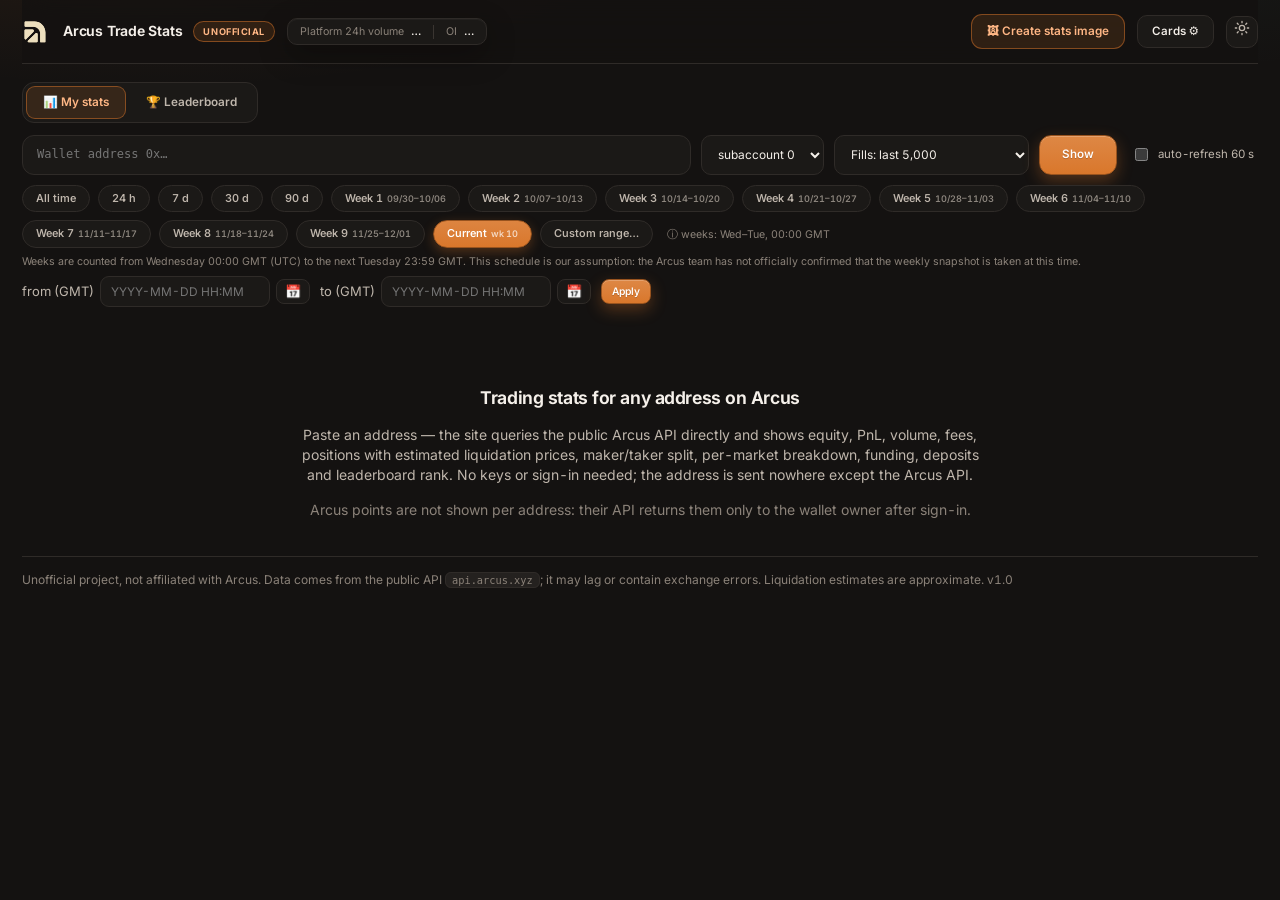
==== arcus-stats/index.html @ b2114ee3 "Perp DEX Stats: home page and wallet stats for all DEXes Co-Authored-By: Claude Sonnet 5.5 <noreply@" ====
<!doctype html>
<html lang="en" data-theme="dark">
<head>
<meta charset="utf-8">
<meta name="viewport" content="width=device-width,initial-scale=1">
<title>Arcus Trade Stats</title>
<meta name="description" content="Unofficial trading statistics for Arcus: PnL, volume, fees, positions, liquidations, maker/taker. Enter a trading address.">
<link rel="icon" type="image/svg+xml" href="favicon.svg">
<meta property="og:title" content="Arcus Trade Stats (unofficial)">
<meta property="og:description" content="Enter an Arcus trading address to see PnL, volume, fees, positions, liquidation estimates and a weekly stats image.">
<meta property="og:type" content="website">
<meta name="theme-color" content="#111110">
<script src="theme.js"></script>
<link rel="stylesheet" href="style.css?v=1793262522">
<link rel="stylesheet" href="theme.css?v=1793263110">
</head>
<body>
<div class="wrap">
  <header class="top">
    <a class="brand" href="../index.html" title="Back to the main page"><span class="logo"><img src="arcus-logo.svg" alt="" width="22" height="22"></span><h1>Arcus Trade Stats</h1><span class="badge">unofficial</span></a>
    <div class="plat" id="plat" title="Loading platform stats…">Platform 24h volume <b class="num" id="platV">…</b><span class="platsep">·</span>OI <b class="num" id="platOI">…</b></div>
    <span class="sp"></span>
    <button id="btnShare" class="btn primary" title="Create a weekly stats image (PNG) to share, e.g. in Discord">🖼 Create stats image</button>
    <button id="btnCards" class="btn" aria-expanded="false">Cards ⚙</button>
    <button id="btnTheme" class="btn" title="Theme">◐</button>
  </header>

  <nav class="tabs" id="tabs" aria-label="Sections">
    <button class="tab on" data-view="stats" type="button">📊 My stats</button>
    <button class="tab" data-view="lb" type="button">🏆 Leaderboard</button>
  </nav>

  <div id="viewStats">
  <form id="form" class="search" autocomplete="off">
    <input id="addr" type="text" spellcheck="false" placeholder="Wallet address 0x…" aria-label="Wallet address" autocomplete="off">
    <select id="sub" aria-label="Subaccount" title="Subaccount"><option value="0">subaccount 0</option></select>
    <select id="depth" aria-label="Fills to analyze" title="How many of the most recent fills to analyze. If the analysis looks incomplete, pick a larger number.">
      <option value="1000">Fills: last 1,000</option><option value="5000" selected>Fills: last 5,000</option><option value="20000">Fills: last 20,000</option><option value="100000">Fills: up to 100,000 (slow)</option></select>
    <button class="btn primary" type="submit">Show</button>
    <label class="chk autoref" title="Reload the data every 60 seconds"><input type="checkbox" id="auto"> auto-refresh 60 s</label>
  </form>
  <div id="recent" class="recent"></div>
  <div class="periodbar" id="periodbar" aria-label="Period"></div>
  <div class="pnote" id="pnote"></div>
  <div class="custom" id="custom" hidden>
    <label>from (GMT) <input type="text" id="pf" data-cal placeholder="YYYY-MM-DD HH:MM" maxlength="16" autocomplete="off" spellcheck="false"><button type="button" class="calbtn" data-cal="pf" aria-label="Pick start date">📅</button></label>
    <label>to (GMT) <input type="text" id="pt" data-cal placeholder="YYYY-MM-DD HH:MM" maxlength="16" autocomplete="off" spellcheck="false"><button type="button" class="calbtn" data-cal="pt" aria-label="Pick end date">📅</button></label>
    <button class="btn small primary" id="pgo" type="button">Apply</button>
  </div>
  <div id="status" class="status" role="status"></div>

  <div id="cardsPanel" class="panel" hidden>
    <div class="panel-h"><b>Cards to show</b>
      <button class="btn small" id="cardsAll">all</button><button class="btn small" id="cardsNone">none</button><button class="btn small" id="cardsReset">default</button></div>
    <div id="cardsList" class="cardslist"></div>
  </div>

  <main id="out" class="out"></main>

  <section id="welcome" class="welcome">
    <h2>Trading stats for any address on Arcus</h2>
    <p>Paste an address — the site queries the public Arcus API directly and shows equity, PnL, volume, fees, positions with estimated liquidation prices, maker/taker split, per-market breakdown, funding, deposits and leaderboard rank. No keys or sign-in needed; the address is sent nowhere except the Arcus API.</p>
    <p class="muted">Arcus points are not shown per address: their API returns them only to the wallet owner after sign-in.</p>
  </section>
  </div>

  <div id="viewLb" hidden>
    <div class="lbctl">
      <div class="seg lbseg" id="lbWin"><button data-w="24h" type="button">Last 24 hours</button><button data-w="30d" type="button">Last 30 days</button><button data-w="all" type="button">All time</button></div>
      <div class="seg lbseg" id="lbSort"><button data-s="volume" type="button">By volume</button><button data-s="pnl" type="button">By realized PnL</button><button data-s="fees" type="button">By fees paid</button></div>
      <button class="btn" id="lbRefresh" type="button">↻ Refresh</button>
      <form id="lbFind" class="lbfind" autocomplete="off"><input id="lbAddr" type="text" spellcheck="false" placeholder="Find an address in this ranking…" aria-label="Address to find"><button class="btn small" type="submit">Find</button></form>
    </div>
    <div id="lbStatus" class="status" role="status"></div>
    <div id="lbFound"></div>
    <section class="card w12 lbcard"><div id="lbKpis" class="lbkpis"></div><div class="scroll" style="max-height:none"><table id="lbTable"></table></div>
      <p class="note">The table lists the top 100 (the API&#39;s limit per list), but any address can be looked up: use <b>Find</b> or open it in <b>My stats</b> — its rank is shown even if it is far outside the top 100, e.g. #2,000 of thousands. Rankings exist for 24 hours, 30 days and all time. Realized PnL is the exchange&#39;s closedPnl sum — it excludes unrealized PnL and funding. The data comes from an hourly rollup and can lag by up to an hour. Click a header to re-sort these 100 rows.</p>
    </section>
  </div>

  <footer>
    Unofficial project, not affiliated with Arcus. Data comes from the public API <code>api.arcus.xyz</code>; it may lag or contain exchange errors.
    Liquidation estimates are approximate. <span id="ver"></span>
  </footer>
</div>

<dialog id="shareDlg" class="sharedlg"><div class="shwrap">
  <div class="shhead"><b class="shtitle">CREATE STATS IMAGE · PNG FOR DISCORD</b>
    <button class="btn small" id="shPrev" aria-label="Previous week">‹</button><b id="shWeek">Week</b><button class="btn small" id="shNext" aria-label="Next week">›</button>
    <span class="sp"></span><button class="btn small" id="shClose" aria-label="Close">✕</button></div>
  <div class="shbody">
    <div class="shform">
      <p class="shnote shinfo">Only what you see on the card is included: no wallet address, no balances. Points are looked up by your name in the public Arcus points leaderboard, because the API does not expose points per wallet.</p>
      <label>Display name<input id="shName" type="text" placeholder="Arcus Trade Stats" maxlength="28"></label>
      <label><span>Points leaderboard name <span class="qtip" tabindex="0" role="note" aria-label="Where to find your name">?<span class="qtipbox"><b>Where to find it</b><span>1) Open app.arcus.xyz/rewards and log in.</span><span>2) In the Points Leaderboard find your own row, marked “You”.</span><span>3) Copy the name or the rank number from that row and paste it here.</span><img src="hint-rewards.png" alt="Your row in the Points Leaderboard on app.arcus.xyz/rewards: the rank number and the name are circled" width="280"><span class="qtipsmall">Either one works. With a rank number (for example 4208) the site looks up the name itself, useful when the name is cut off or looks different.</span></span></span> <small>(e.g. Twilight Scarlet Manta)</small></span><input id="shLbName" type="text" placeholder="Name from app.arcus.xyz/rewards, or your rank" maxlength="40" autocomplete="off" spellcheck="false"></label>
      <div class="shnote">Copy it from your row on <a href="https://app.arcus.xyz/rewards" target="_blank" rel="noopener">app.arcus.xyz/rewards</a> (Points Leaderboard) and paste it here. You can also type your rank number.</div>
      <label class="chk"><input type="checkbox" id="shPtsAll"> show total points (all time) instead of this week's</label>
      <div class="shnote" id="shPtsMsg"></div>
      <div class="shbg"><span>Background image <small>(optional)</small></span>
        <div class="shbgrow"><button class="btn small" id="shBgBtn" type="button">Choose image…</button><button class="btn small" id="shBgClear" type="button">remove</button></div>
        <input id="shBg" type="file" accept="image/*" hidden>
        <label class="shdim">Dimming <input id="shDim" type="range" min="0" max="85" value="55"><span id="shDimV">55%</span></label>
        <div class="shnote" id="shBgNote">No background selected.</div></div>
      <div class="shbtns"><button class="btn primary" id="shDl">Download PNG</button><button class="btn" id="shCopy">Copy image</button></div>
      <div class="shnote" id="shMsg"></div>
      <p class="shnote">Weeks are counted from Wednesday 00:00 GMT (UTC) to the next Tuesday 23:59 GMT. This schedule is our assumption: the Arcus team has not officially confirmed that the weekly snapshot is taken at this time.</p>
    </div>
    <div class="shprev"><div class="shscroll"><canvas id="shCv" width="720" height="486" style="width:720px;height:486px"></canvas></div><div class="shdims" id="shDims"></div>
    <div class="shslots" id="shSlotsBox">
      <div class="shslotsh"><b>Card stats</b> <small>pick any 6 · the boxes match the positions on the card (row 1: 1–3, row 2: 4–6)</small>
        <span class="shpresets" id="shPresets"><button class="btn small" data-preset="default" type="button">Default</button><button class="btn small" data-preset="activity" type="button">Activity</button><button class="btn small" data-preset="trader" type="button">Trader</button></span></div>
      <div class="shslotsgrid" id="shSlots"></div>
      <label class="chk"><input type="checkbox" id="shPnl" checked> show profit / loss stats <small>(unchecking replaces P&amp;L stats with activity stats; picking a P&amp;L stat checks it again)</small></label>
    </div>
    </div>
  </div>
</div></dialog>
<div id="cal" class="cal" hidden></div>
<script>(function(){var h=location.hostname;if(h&&h!=="localhost"&&h!=="127.0.0.1"){var b=document.querySelector("a.brand");if(b){b.removeAttribute("href");b.style.cursor="default";}}})();</script>
<script src="app.js?v=1793262522"></script>
</body>
</html>
---- arcus-stats/style.css ----
:root{
  color-scheme: light;
  --bg:#f4f4f2; --surface:#fcfcfb; --surface-2:#f0efec; --line:#e3e2de; --grid:#ebeae6;
  --ink:#0b0b0b; --ink-2:#52514e; --ink-3:#7c7b76;
  --s1:#2a78d6; --s2:#eb6834; --s3:#1baf7a; --s4:#4a3aa7;
  --good:#0f7b4f; --bad:#c23030; --warn:#a56a00;
  --good-bg:#e4f4ec; --bad-bg:#fbe9e8; --warn-bg:#fcf1d9;
  --shadow:0 1px 2px rgba(0,0,0,.04),0 4px 16px rgba(0,0,0,.04);
}
@media (prefers-color-scheme: dark){
  :root:where(:not([data-theme="light"])){
    color-scheme: dark;
    --bg:#111110; --surface:#1a1a19; --surface-2:#242422; --line:#2e2e2b; --grid:#262624;
    --ink:#ffffff; --ink-2:#c3c2b7; --ink-3:#8c8b83;
    --s1:#3987e5; --s2:#d95926; --s3:#199e70; --s4:#9085e9;
    --good:#3ec28a; --bad:#ff6b6b; --warn:#e8b14a;
    --good-bg:#12291f; --bad-bg:#2f1818; --warn-bg:#2c2412; --shadow:none;
  }
}
:root[data-theme="dark"]{
  color-scheme: dark;
  --bg:#111110; --surface:#1a1a19; --surface-2:#242422; --line:#2e2e2b; --grid:#262624;
  --ink:#ffffff; --ink-2:#c3c2b7; --ink-3:#8c8b83;
  --s1:#3987e5; --s2:#d95926; --s3:#199e70; --s4:#9085e9;
  --good:#3ec28a; --bad:#ff6b6b; --warn:#e8b14a;
  --good-bg:#12291f; --bad-bg:#2f1818; --warn-bg:#2c2412; --shadow:none;
}
*{box-sizing:border-box}
html,body{margin:0;background:var(--bg);color:var(--ink);font:14px/1.45 system-ui,-apple-system,"Segoe UI",Roboto,sans-serif}
.num{font-variant-numeric:tabular-nums}
code{background:var(--surface-2);padding:1px 5px;border-radius:4px;font-size:12px}
.wrap{max-width:1400px;margin:0 auto;padding:16px}
.top{display:flex;align-items:center;gap:10px;margin-bottom:14px;flex-wrap:wrap}
.brand{display:flex;align-items:center;gap:10px}
.logo{width:28px;height:28px;border-radius:8px;background:var(--s1);color:#fff;display:grid;place-items:center;font-size:13px}
h1{font-size:18px;margin:0;font-weight:650;letter-spacing:-.01em}
.badge{font-size:11px;font-weight:600;padding:2px 8px;border-radius:99px;background:var(--warn-bg);color:var(--warn)}
.sp{flex:1}
.btn{font:inherit;font-size:13px;color:var(--ink);background:var(--surface);border:1px solid var(--line);border-radius:8px;padding:7px 13px;cursor:pointer}
.btn:hover{background:var(--surface-2)}
.btn.primary{background:var(--s1);border-color:var(--s1);color:#fff}
.btn.small{padding:3px 9px;font-size:12px}
.btn:focus-visible,input:focus-visible,select:focus-visible{outline:2px solid var(--s1);outline-offset:1px}
.search{display:flex;gap:8px;flex-wrap:wrap}
.search input{flex:1;min-width:260px}
input[type=text],select{font:inherit;background:var(--surface);color:var(--ink);border:1px solid var(--line);border-radius:8px;padding:9px 12px}
.search input{font-family:ui-monospace,SFMono-Regular,Menlo,Consolas,monospace;font-size:13.5px}
.recent{display:flex;gap:6px;flex-wrap:wrap;margin:8px 0 0}
.chip{font:12px ui-monospace,Consolas,monospace;padding:3px 9px;border-radius:99px;background:var(--surface-2);color:var(--ink-2);border:0;cursor:pointer}
.chip:hover{color:var(--ink)}
.status{min-height:22px;margin:10px 0;color:var(--ink-2);font-size:13px}
.status.err{color:var(--bad);font-weight:550}
.status .bar{display:inline-block;width:140px;height:6px;background:var(--surface-2);border-radius:3px;overflow:hidden;vertical-align:middle;margin:0 8px}
.status .bar i{display:block;height:100%;background:var(--s1)}
.panel{background:var(--surface);border:1px solid var(--line);border-radius:12px;padding:14px 16px;margin:10px 0;box-shadow:var(--shadow)}
.panel-h{display:flex;gap:8px;align-items:center;flex-wrap:wrap}
.panel-h b{margin-right:auto}
.cardslist{display:grid;grid-template-columns:repeat(auto-fill,minmax(230px,1fr));gap:6px 14px;margin-top:10px}
.chk{display:flex;gap:7px;align-items:center;cursor:pointer;color:var(--ink-2);font-size:13px}
.out{display:grid;grid-template-columns:repeat(12,1fr);gap:12px;margin-top:6px}
.card{grid-column:span 4;background:var(--surface);border:1px solid var(--line);border-radius:12px;padding:14px 16px;box-shadow:var(--shadow);min-width:0}
.card.w6{grid-column:span 6}.card.w8{grid-column:span 8}.card.w12{grid-column:span 12}.card.w3{grid-column:span 3}
@media (max-width:1100px){.card,.card.w3,.card.w6,.card.w8{grid-column:span 6}}
@media (max-width:700px){.card,.card.w3,.card.w6,.card.w8,.card.w12{grid-column:span 12}}
.card h2{font-size:12px;font-weight:600;color:var(--ink-2);margin:0 0 10px;letter-spacing:.03em;text-transform:uppercase;display:flex;gap:8px;align-items:center}
.card h2 .sub{text-transform:none;font-weight:400;color:var(--ink-3);letter-spacing:0}
.big{font-size:30px;font-weight:650;letter-spacing:-.02em;line-height:1.1}
.rows{display:grid;gap:5px;margin-top:10px}
.row{display:flex;justify-content:space-between;gap:12px;font-size:13px}
.row span:first-child{color:var(--ink-2)}
.row b{font-weight:550;text-align:right}
.pos{color:var(--good)}.neg{color:var(--bad)}.muted{color:var(--ink-3)}
.tag{font-size:11px;padding:1px 7px;border-radius:99px;background:var(--surface-2);color:var(--ink-2)}
.tag.ok{background:var(--good-bg);color:var(--good)}.tag.bad{background:var(--bad-bg);color:var(--bad)}.tag.warn{background:var(--warn-bg);color:var(--warn)}
.seg{display:inline-flex;border:1px solid var(--line);border-radius:8px;overflow:hidden;margin-left:auto}
.seg button{font:inherit;font-size:12px;background:transparent;color:var(--ink-2);border:0;padding:3px 10px;cursor:pointer}
.seg button.on{background:var(--s1);color:#fff}
.chartbox{position:relative;height:220px}
svg{display:block;width:100%;height:100%;overflow:visible}
.tt{position:absolute;pointer-events:none;background:var(--surface);border:1px solid var(--line);border-radius:8px;padding:6px 9px;font-size:12px;box-shadow:0 4px 14px rgba(0,0,0,.18);display:none;white-space:nowrap;z-index:5}
.tt .k{color:var(--ink-2)}
.scroll{overflow:auto;max-height:430px;border-radius:8px}
table{border-collapse:collapse;width:100%;font-size:12.5px}
th{position:sticky;top:0;background:var(--surface);text-align:right;color:var(--ink-2);font-weight:600;padding:6px 8px;border-bottom:1px solid var(--line);cursor:pointer;white-space:nowrap;user-select:none}
th:first-child,td:first-child{text-align:left}
td{padding:5px 8px;border-bottom:1px solid var(--grid);text-align:right;white-space:nowrap}
tr:hover td{background:var(--surface-2)}
.bar2{position:relative;height:14px;border-radius:7px;background:var(--surface-2);overflow:hidden;margin:8px 0 6px}
.bar2 span{position:absolute;top:0;bottom:0;left:0}
.note{color:var(--ink-3);font-size:12px;margin:8px 0 0}
.empty{color:var(--ink-3);text-align:center;padding:22px 0}
.legend{display:flex;gap:14px;font-size:12px;color:var(--ink-2);margin-top:6px;flex-wrap:wrap}
.legend i{display:inline-block;width:12px;height:3px;border-radius:2px;margin-right:6px;vertical-align:middle}
.welcome{max-width:720px;margin:36px auto;color:var(--ink-2)}
.welcome h2{color:var(--ink);font-size:22px;letter-spacing:-.01em}
footer{margin:30px 0 8px;color:var(--ink-3);font-size:12px;border-top:1px solid var(--line);padding-top:14px}
.hdr{grid-column:span 12;display:flex;gap:10px;align-items:center;flex-wrap:wrap;padding:2px 2px 0}
.hdr code{font-size:13px}
.hdr a{color:var(--s1)}
.periodbar{display:flex;gap:6px;flex-wrap:wrap;align-items:center;margin:12px 0 4px}
.pbtn{font:inherit;font-size:13px;color:var(--ink-2);background:var(--surface);border:1px solid var(--line);border-radius:99px;padding:5px 13px;cursor:pointer}
.pbtn:hover{background:var(--surface-2);color:var(--ink)}
.pbtn.on{background:var(--s1);border-color:var(--s1);color:#fff}
.pbtn small{opacity:.7;margin-left:4px}
.custom{display:flex;gap:10px;align-items:center;flex-wrap:wrap;margin:6px 0;color:var(--ink-2);font-size:13px}
.custom input{font:inherit;background:var(--surface);color:var(--ink);border:1px solid var(--line);border-radius:8px;padding:5px 8px}
.pdesc{color:var(--ink-3);font-size:12px;margin-left:6px}

.sharedlg{border:1px solid var(--line);border-radius:16px;background:var(--surface);color:var(--ink);padding:0;width:min(1120px,96vw);max-height:94vh}
.sharedlg::backdrop{background:rgba(0,0,0,.55)}
.shwrap{padding:16px 18px}
.shhead{display:flex;gap:10px;align-items:center;margin-bottom:14px}
.shtitle{color:var(--ink-2);font-size:13px;letter-spacing:.04em;margin-right:8px}
.shbody{display:grid;grid-template-columns:300px 1fr;gap:20px;align-items:start}
.shform{display:grid;gap:12px}
.shform label{display:grid;gap:5px;color:var(--ink-2);font-size:13px}
.shform label small{color:var(--ink-3)}
.shform input[type=text],.shform input[type=number],.shform input[type=file]{width:100%;font:inherit;background:var(--surface-2);color:var(--ink);border:1px solid var(--line);border-radius:8px;padding:8px 10px}
.shform label.chk{display:flex}
.shbtns{display:flex;gap:8px}
.shnote{color:var(--ink-3);font-size:12px;margin:0}
.shprev canvas{display:block;border-radius:14px}
@media (max-width:820px){.shbody{grid-template-columns:1fr}}

.shform input.need{border-color:var(--s3);box-shadow:0 0 0 3px rgba(27,175,122,.25)}
.pnote{color:var(--ink-3);font-size:12px;margin:2px 0 0}

.sharedlg{overflow:auto}
.shslots{display:grid;gap:8px;color:var(--ink-2);font-size:13px}
.shslots small{color:var(--ink-3);font-weight:400}
.shpresets{display:flex;gap:6px;flex-wrap:wrap}
.shslotsgrid{display:grid;gap:6px}
.shslotsgrid select{width:100%;font:inherit;font-size:13px;background:var(--surface-2);color:var(--ink);border:1px solid var(--line);border-radius:8px;padding:6px 8px}

.shslot{display:flex;gap:8px;align-items:center}
.shn{flex:none;width:20px;height:20px;border-radius:50%;background:var(--surface-2);color:var(--ink-2);font-size:11px;display:grid;place-items:center}
.shslot select{flex:1;min-width:0}

.status.busy{background:var(--surface);border:1px solid var(--line);border-radius:10px;padding:8px 12px;color:var(--ink)}
.status:not(:empty){padding-top:2px}
.spin{display:inline-block;width:12px;height:12px;border:2px solid var(--line);border-top-color:var(--s1);border-radius:50%;margin-right:8px;vertical-align:-2px;animation:spin .8s linear infinite}
@keyframes spin{to{transform:rotate(360deg)}}
.linkbtn{font:inherit;color:var(--s1);background:none;border:0;padding:0;cursor:pointer;text-decoration:underline;font-weight:550}
.search select#depth{max-width:230px}

.custom label{display:flex;align-items:center;gap:6px}
.calbtn{font:inherit;background:var(--surface);border:1px solid var(--line);border-radius:8px;padding:5px 8px;cursor:pointer;line-height:1}
.calbtn:hover{background:var(--surface-2)}
.custom input[data-cal]{width:170px;cursor:pointer}
.cal{position:fixed;z-index:1000;width:290px;background:var(--surface);color:var(--ink);border:1px solid var(--line);border-radius:14px;padding:12px;box-shadow:0 12px 36px rgba(0,0,0,.35)}
.cal[hidden]{display:none}
.calhead{display:flex;align-items:center;justify-content:space-between;margin-bottom:8px}
.calgrid{display:grid;grid-template-columns:repeat(7,1fr);gap:2px}
.calwd span{text-align:center;font-size:11px;color:var(--ink-3);padding:2px 0}
.calday{font:inherit;font-size:13px;height:34px;border:0;border-radius:8px;background:transparent;color:var(--ink);cursor:pointer}
.calday:hover{background:var(--surface-2)}
.calday.other{color:var(--ink-3)}
.calday.today{box-shadow:inset 0 0 0 1px var(--s1)}
.calday.sel{background:var(--s1);color:#fff}
.caltime{display:flex;gap:6px;align-items:center;margin-top:10px;font-size:12.5px;color:var(--ink-2);flex-wrap:wrap}
.caltime select{font:inherit;background:var(--surface-2);color:var(--ink);border:1px solid var(--line);border-radius:6px;padding:3px 4px}
.calfoot{display:flex;margin-top:10px}

.logo{background:#12201a;overflow:hidden}
.logo img{display:block;width:22px;height:22px}
.shinfo{background:var(--surface-2);border:1px solid var(--line);border-radius:10px;padding:8px 10px;color:var(--ink-2);line-height:1.4}
.shlogo{display:grid;gap:5px;color:var(--ink-2);font-size:13px;justify-items:start}

.hbar{display:grid;gap:4px}
.hbl{display:flex;justify-content:space-between;font-size:13px;gap:10px}
.hbl span{color:var(--ink-2);text-transform:capitalize}
.hbt{height:8px;border-radius:4px;background:var(--surface-2);overflow:hidden}
.hbt i{display:block;height:100%;background:var(--s2);border-radius:4px}
.rows .hbar{margin-bottom:6px}
.autoref{white-space:nowrap;padding:0 4px}
.search input[type=checkbox]{flex:none;min-width:0;width:auto}

.row[data-tip]{position:relative;cursor:help}
.row[data-tip]>span:first-child{border-bottom:1px dotted var(--ink-3);align-self:flex-start}
.row[data-tip]:hover::after{content:attr(data-tip);position:absolute;left:0;top:calc(100% + 4px);z-index:30;width:max-content;max-width:min(300px,86vw);white-space:normal;background:var(--surface);color:var(--ink);border:1px solid var(--line);border-radius:10px;padding:8px 10px;font-size:12px;font-weight:400;line-height:1.4;box-shadow:0 8px 24px rgba(0,0,0,.35)}

/* eye-catching primary action */
#btnShare{position:relative;font-weight:700;font-size:14px;padding:9px 18px;border:0;color:#04140c;
  background:linear-gradient(135deg,#7dffa6 0%,#3fd17f 55%,#2bbf9a 100%);box-shadow:0 0 0 0 rgba(94,224,138,.55),0 4px 16px rgba(63,209,127,.35);
  animation:sharepulse 2.4s ease-out infinite;transition:transform .15s}
#btnShare:hover{transform:translateY(-1px) scale(1.03);background:linear-gradient(135deg,#9affbd 0%,#52e08f 55%,#38d1ab 100%)}
#btnShare:focus-visible{outline:2px solid #fff;outline-offset:2px}
@keyframes sharepulse{0%{box-shadow:0 0 0 0 rgba(94,224,138,.55),0 4px 16px rgba(63,209,127,.35)}70%{box-shadow:0 0 0 12px rgba(94,224,138,0),0 4px 16px rgba(63,209,127,.35)}100%{box-shadow:0 0 0 0 rgba(94,224,138,0),0 4px 16px rgba(63,209,127,.35)}}
@media (prefers-reduced-motion:reduce){#btnShare{animation:none}}
.shform select{width:100%;font:inherit;background:var(--surface-2);color:var(--ink);border:1px solid var(--line);border-radius:8px;padding:8px 10px}
.shform .shslotsgrid select{padding:6px 8px;font-size:13px}
.shdims{margin-top:8px;color:var(--ink-3);font-size:12.5px;text-align:center}
.shbg{display:grid;gap:6px;color:var(--ink-2);font-size:13px}
.shbg small{color:var(--ink-3)}
.shbgrow{display:flex;gap:6px}
.shdim{display:flex;align-items:center;gap:8px}
.shdim input{flex:1;accent-color:var(--s3)}
.shdim span{width:36px;text-align:right;color:var(--ink-3)}
.shsize{display:grid;gap:6px;color:var(--ink-2);font-size:13px}
.shsize small{color:var(--ink-3)}
.shsizes{display:grid;grid-template-columns:1fr 1fr;gap:6px}
.shsizes button{font:inherit;font-size:13px;padding:8px 6px;border-radius:8px;border:1px solid var(--line);background:var(--surface-2);color:var(--ink);cursor:pointer}
.shsizes button:hover{border-color:var(--s3)}
.shsizes button.on{background:var(--s3);border-color:var(--s3);color:#04140c;font-weight:700}
.shscroll{overflow:auto;max-height:calc(94vh - 140px);max-width:100%;width:fit-content;border-radius:14px}
.shfit{justify-content:center;margin-top:6px;font-size:12.5px}
.shprev{min-width:0}
.shslots{margin-top:12px;display:grid;gap:8px;color:var(--ink-2);font-size:13px;max-width:100%}
.shslotsh{display:flex;align-items:center;gap:8px;flex-wrap:wrap}
.shslotsh small{color:var(--ink-3);flex:1;min-width:200px}
.shslotsgrid{display:grid;grid-template-columns:repeat(3,minmax(0,1fr));gap:8px}
.shslotsgrid .shslot select{font-size:12.5px;text-overflow:ellipsis}
@media (max-width:820px){.shslotsgrid{grid-template-columns:repeat(2,minmax(0,1fr))}}

.tabs{display:flex;gap:6px;margin:0 0 12px;border-bottom:1px solid var(--line)}
.tab{font:inherit;font-size:14px;font-weight:600;color:var(--ink-2);background:none;border:0;border-bottom:2px solid transparent;padding:8px 14px;cursor:pointer;margin-bottom:-1px}
.tab:hover{color:var(--ink)}
.tab.on{color:var(--ink);border-bottom-color:var(--s3)}
.lbctl{display:flex;gap:10px;align-items:center;flex-wrap:wrap;margin-bottom:6px}
.lbseg{margin-left:0}
.lbfind{display:flex;gap:6px;flex:1;min-width:240px}
.lbfind input{flex:1;font-family:ui-monospace,Consolas,monospace;font-size:13px}
.lbcard{margin-top:10px}
.lbkpis{display:flex;gap:10px 28px;flex-wrap:wrap;margin-bottom:10px;font-size:13px;color:var(--ink-2)}
.lbkpis b{display:block;font-size:18px;color:var(--ink);font-weight:650}
.lbaddr{font-family:ui-monospace,Consolas,monospace;font-size:12.5px}
.lbrow.me td{background:color-mix(in srgb,var(--s3) 16%,transparent)}
.lbmedal{display:inline-block;width:1.4em;text-align:center}
.lbfoundbox{background:var(--surface);border:1px solid var(--s3);border-radius:12px;padding:10px 14px;margin:6px 0;font-size:13.5px;display:flex;gap:14px;flex-wrap:wrap;align-items:center}
.btn.tiny{padding:2px 8px;font-size:12px}

/* "?" tooltip next to a form label */
.qtip{position:relative;display:inline-flex;align-items:center;justify-content:center;width:16px;height:16px;margin:0 2px;border-radius:50%;border:1px solid var(--ink-3);color:var(--ink-2);font-size:11px;font-weight:600;cursor:help;vertical-align:1px}
.qtip:hover,.qtip:focus{color:var(--ink);border-color:var(--ink);outline:0}
.qtipbox{display:none;position:absolute;left:-6px;top:calc(100% + 8px);z-index:40;width:min(300px,76vw);text-align:left;background:var(--surface);color:var(--ink);border:1px solid var(--line);border-radius:10px;padding:10px 12px;font-size:12px;font-weight:400;line-height:1.45;box-shadow:0 8px 24px rgba(0,0,0,.35);cursor:default}
.qtipbox>b{display:block;margin-bottom:4px;font-size:12.5px}
.qtipbox>span{display:block;margin-bottom:3px}
.qtipbox img{display:block;width:100%;height:auto;margin:8px 0;border:1px solid var(--line);border-radius:6px}
.qtipbox .qtipsmall{color:var(--ink-2)}
.qtip:hover .qtipbox,.qtip:focus .qtipbox,.qtip:focus-within .qtipbox{display:block}
.shnote a{color:inherit;text-decoration:underline}
.plat{font-size:12px;color:var(--ink-3);padding:4px 10px;border:1px solid var(--line);border-radius:99px;background:var(--surface);white-space:nowrap}
.plat b{color:var(--ink);font-weight:700;margin-left:4px}
.platsep{margin:0 8px;color:var(--ink-3)}
a.brand{color:inherit;text-decoration:none}
a.brand:hover h1{text-decoration:underline}
---- arcus-stats/theme.css ----
/* Shared design system of all Perp DEX Stats sites: warm graphite (dark) and warm paper (light) with a muted burnt-orange accent.
   Loaded after each site's own style.css: it only overrides tokens and refines components. */
@font-face{font-family:"Inter";src:url("fonts/InterVariable.woff2") format("woff2");font-weight:100 900;font-style:normal;font-display:swap}
:root{--ff:"Inter",system-ui,-apple-system,"Segoe UI",Roboto,sans-serif;--ff-mono:ui-monospace,"JetBrains Mono","SF Mono",Menlo,Consolas,monospace;--r:16px;--r-s:11px;--ease:cubic-bezier(.2,.7,.2,1)}
:root[data-theme="dark"],:root:where(:not([data-theme="light"])){
  color-scheme:dark;
  --bg:#141211;--bg-2:#100e0d;--surface:#1b1917;--surface-2:#24211f;--surface-3:#2b2825;--line:#2f2b28;--line-2:#3a3531;--grid:#25221f;
  --ink:#f5f0ea;--ink-2:#bfb6ac;--ink-3:#8b8279;
  --s1:#d9772b;--s2:#d9a043;--s3:#4fa58f;--s4:#9b8fd3;--accent-ink:#ffb785;--accent-soft:rgba(217,119,43,.14);--accent-line:rgba(217,119,43,.5);
  --good:#3fbf7f;--bad:#f0605f;--warn:#dba94a;--good-bg:rgba(63,191,127,.13);--bad-bg:rgba(240,96,95,.13);--warn-bg:rgba(219,169,74,.14);
  --shadow:0 1px 0 rgba(255,255,255,.035) inset,0 10px 30px rgba(0,0,0,.30);--glow:radial-gradient(900px 340px at 12% -150px,rgba(217,119,43,.13),transparent 70%);--glow2:radial-gradient(800px 300px at 92% -140px,rgba(79,165,143,.07),transparent 70%)
}
:root[data-theme="light"]{
  color-scheme:light;
  --bg:#f6f3ee;--bg-2:#efeae3;--surface:#ffffff;--surface-2:#f4efe8;--surface-3:#ece5db;--line:#e6dfd5;--line-2:#d8cfc2;--grid:#eee8df;
  --ink:#1e1a17;--ink-2:#5d554d;--ink-3:#8d8479;
  --s1:#c8681f;--s2:#c48a2c;--s3:#3b8f77;--s4:#7b6bb7;--accent-ink:#a9500f;--accent-soft:rgba(200,104,31,.10);--accent-line:rgba(200,104,31,.45);
  --good:#169a5c;--bad:#d03b3b;--warn:#b98320;--good-bg:rgba(22,154,92,.10);--bad-bg:rgba(208,59,59,.09);--warn-bg:rgba(185,131,32,.12);
  --shadow:0 1px 2px rgba(60,40,20,.05),0 8px 26px rgba(60,40,20,.06);--glow:radial-gradient(900px 340px at 12% -150px,rgba(200,104,31,.12),transparent 70%);--glow2:radial-gradient(800px 300px at 92% -140px,rgba(59,143,119,.07),transparent 70%)
}
html,body{background:var(--bg);color:var(--ink);font-family:var(--ff);font-feature-settings:"cv11","ss01","tnum";-webkit-font-smoothing:antialiased;text-rendering:optimizeLegibility}
body{background:var(--glow),var(--glow2),var(--bg);background-repeat:no-repeat;min-height:100vh}
*{scrollbar-width:thin;scrollbar-color:var(--line-2) transparent}
::-webkit-scrollbar{width:9px;height:9px}::-webkit-scrollbar-thumb{background:var(--line-2);border-radius:9px;border:2px solid transparent;background-clip:content-box}::-webkit-scrollbar-thumb:hover{background:var(--ink-3);background-clip:content-box}
::selection{background:var(--accent-soft);color:var(--ink)}
.num,td,th,.big,.row b{font-variant-numeric:tabular-nums}
code{background:var(--surface-2);border:1px solid var(--line);border-radius:6px;font-family:var(--ff-mono);font-size:.86em;padding:1px 6px}
a{color:var(--accent-ink)}

/* ------------------------------------------------ header */
.wrap{max-width:1400px;padding:0 22px 28px}
.top{gap:12px;padding:14px 0;margin-bottom:18px;border-bottom:1px solid var(--line);position:sticky;top:0;z-index:20;background:color-mix(in srgb,var(--bg) 82%,transparent);backdrop-filter:blur(14px);-webkit-backdrop-filter:blur(14px)}
a.brand,.brand{display:flex;align-items:center;gap:11px;color:var(--ink);text-decoration:none}
.logo{width:auto;height:auto;min-width:30px;background:transparent;border-radius:0;display:flex;align-items:center}
.logo img,.blogo{height:26px;width:auto;max-width:96px;object-fit:contain}
h1{font-size:1rem;font-weight:650;letter-spacing:-.015em;color:var(--ink)}
a.brand:hover h1{text-decoration:none;color:var(--accent-ink)}
.badge{font-size:.66rem;letter-spacing:.06em;text-transform:uppercase;font-weight:700;padding:3px 9px;border-radius:99px;background:var(--accent-soft);color:var(--accent-ink);border:1px solid var(--accent-line)}
.plat{display:inline-flex;align-items:center;gap:0;font-size:.76rem;color:var(--ink-3);padding:5px 12px;border:1px solid var(--line);border-radius:10px;background:var(--surface);box-shadow:var(--shadow)}
.plat b{color:var(--ink);font-weight:650;margin-left:7px;font-variant-numeric:tabular-nums}
.platsep{margin:0 12px;height:14px;width:1px;background:var(--line-2);display:inline-block;overflow:hidden;color:transparent}
#btnTheme{width:32px;height:32px;padding:0;border-radius:10px;font-size:0;display:inline-grid;place-items:center;position:relative}
#btnTheme::before{content:"";width:16px;height:16px;background:var(--ink-2);-webkit-mask:var(--ti) center/contain no-repeat;mask:var(--ti) center/contain no-repeat}
:root[data-theme="dark"] #btnTheme{--ti:url("data:image/svg+xml,%3Csvg xmlns='http://www.w3.org/2000/svg' viewBox='0 0 24 24' fill='none' stroke='black' stroke-width='2' stroke-linecap='round' stroke-linejoin='round'%3E%3Ccircle cx='12' cy='12' r='4'/%3E%3Cpath d='M12 2v2M12 20v2M4.9 4.9l1.4 1.4M17.7 17.7l1.4 1.4M2 12h2M20 12h2M4.9 19.1l1.4-1.4M17.7 6.3l1.4-1.4'/%3E%3C/svg%3E")}
:root[data-theme="light"] #btnTheme{--ti:url("data:image/svg+xml,%3Csvg xmlns='http://www.w3.org/2000/svg' viewBox='0 0 24 24' fill='none' stroke='black' stroke-width='2' stroke-linecap='round' stroke-linejoin='round'%3E%3Cpath d='M21 12.8A9 9 0 1 1 11.2 3a7 7 0 0 0 9.8 9.8z'/%3E%3C/svg%3E")}

/* logos are drawn for dark backgrounds: on the light theme they are darkened (monochrome ones) or deepened (coloured ones) */
:root[data-theme="light"] img[src*="arcus-logo"],:root[data-theme="light"] img[src*="bulk"],:root[data-theme="light"] img[src*="lighter"]{filter:brightness(.26) contrast(1.15)}
:root[data-theme="light"] img[src*="txflow"]{filter:brightness(.62) saturate(1.4)}
:root[data-theme="light"] img[src*="hyperliquid"]{filter:brightness(.5) saturate(1.9)}

/* ------------------------------------------------ controls */
.btn{font-family:inherit;font-weight:560;font-size:.83rem;color:var(--ink);background:var(--surface);border:1px solid var(--line);border-radius:10px;padding:7px 14px;transition:background .15s,border-color .15s,transform .15s,box-shadow .15s}
.btn:hover{background:var(--surface-2);border-color:var(--line-2)}
.btn:active{transform:translateY(1px)}
.btn.primary{color:#fff;background:linear-gradient(180deg,color-mix(in srgb,var(--s1) 88%,#fff) 0%,var(--s1) 100%);border-color:color-mix(in srgb,var(--s1) 70%,#000);box-shadow:0 1px 0 rgba(255,255,255,.22) inset,0 6px 16px color-mix(in srgb,var(--s1) 32%,transparent);text-shadow:0 1px 0 rgba(0,0,0,.18)}
.btn.primary:hover{background:linear-gradient(180deg,color-mix(in srgb,var(--s1) 80%,#fff) 0%,color-mix(in srgb,var(--s1) 92%,#000) 100%)}
.btn.small{padding:4px 10px;font-size:.74rem;border-radius:8px}
.btn.tiny{padding:2px 9px;font-size:.72rem;border-radius:8px}
.btn:focus-visible,input:focus-visible,select:focus-visible,.pbtn:focus-visible,.tab:focus-visible{outline:2px solid var(--s1);outline-offset:2px}
input[type=text],input[type=number],select{font-family:inherit;font-size:.85rem;background:var(--surface);color:var(--ink);border:1px solid var(--line);border-radius:10px;padding:8px 12px;transition:border-color .15s,box-shadow .15s}
input[type=text]:focus,select:focus{border-color:var(--accent-line);box-shadow:0 0 0 4px var(--accent-soft);outline:none}
.search{gap:10px}
.search input{font-family:var(--ff-mono);font-size:.86rem;padding:10px 14px;border-radius:12px}
.search .btn{border-radius:12px;padding:0 22px}
.chip{background:var(--surface);border:1px solid var(--line);color:var(--ink-2);font-family:var(--ff-mono);font-size:.74rem;padding:4px 11px}
.chip:hover{border-color:var(--accent-line);color:var(--accent-ink)}
.chk{color:var(--ink-2);font-size:.82rem}
.chk input{accent-color:var(--s1)}

/* tabs: pill group */
.tabs{display:inline-flex;gap:3px;padding:3px;margin:0 0 12px;border:1px solid var(--line);border-radius:12px;background:var(--surface)}
.tab{border:1px solid transparent;border-radius:9px;padding:7px 16px;margin:0;font-family:inherit;font-weight:600;font-size:.84rem;color:var(--ink-2)}
.tab:hover{color:var(--ink);background:var(--surface-2)}
.tab.on{color:var(--accent-ink);background:var(--accent-soft);border-color:var(--accent-line)}
:root[data-theme="light"] .tab.on{color:#fff;background:var(--s1);border-color:var(--s1)}

/* period pills */
.periodbar{gap:8px;margin:2px 0 6px}
.pbtn{font-family:inherit;font-weight:560;font-size:.78rem;color:var(--ink-2);background:var(--surface);border:1px solid var(--line);border-radius:99px;padding:5px 13px;transition:all .15s}
.pbtn:hover{border-color:var(--line-2);color:var(--ink);background:var(--surface-2)}
.pbtn.on{color:#fff;background:linear-gradient(180deg,color-mix(in srgb,var(--s1) 90%,#fff),var(--s1));border-color:color-mix(in srgb,var(--s1) 70%,#000);box-shadow:0 4px 12px color-mix(in srgb,var(--s1) 30%,transparent)}
.pbtn small{opacity:.7}
.pdesc,.pnote{color:var(--ink-3);font-size:.76rem}
.custom{color:var(--ink-2)}
.custom input{border-radius:9px;padding:6px 10px}

/* segmented controls (leaderboard) */
.seg{border-radius:12px;background:var(--surface);border-color:var(--line);padding:3px;gap:2px}
.seg button{font-family:inherit;font-weight:560;font-size:.78rem;padding:5px 11px;border-radius:8px;color:var(--ink-2)}
.seg button:hover{color:var(--ink);background:var(--surface-2)}
.seg button.on{background:var(--s1);color:#fff;box-shadow:0 3px 10px color-mix(in srgb,var(--s1) 28%,transparent)}
.lbfind input{border-radius:11px}

#btnShare{background:var(--accent-soft)!important;color:var(--accent-ink)!important;border:1px solid var(--accent-line)!important;box-shadow:none!important;text-shadow:none!important;font-weight:600!important;font-size:.84rem!important;padding:8px 15px!important;border-radius:11px!important;transform:none!important}
#btnShare:hover{background:color-mix(in srgb,var(--s1) 22%,transparent)!important;transform:none!important}
:root[data-theme="light"] #btnShare{color:var(--accent-ink)!important}

/* ------------------------------------------------ cards */
.out{gap:12px;margin-top:6px}
.card{position:relative;background:linear-gradient(180deg,color-mix(in srgb,var(--surface) 100%,#fff 3%),var(--surface));border:1px solid var(--line);border-radius:var(--r);padding:14px 16px;box-shadow:var(--shadow);transition:border-color .2s,box-shadow .2s}
.card:hover{border-color:var(--line-2)}
.card::after{content:"";position:absolute;left:14px;right:14px;top:0;height:1px;background:linear-gradient(90deg,transparent,rgba(255,255,255,.13),transparent);pointer-events:none}
:root[data-theme="light"] .card::after{background:linear-gradient(90deg,transparent,rgba(200,104,31,.22),transparent)}

.card h2,.card>h2{display:flex;align-items:center;gap:9px;margin:0 0 10px;font-size:.92rem;font-weight:620;letter-spacing:-.01em;text-transform:none;color:var(--ink)}
.card>h2::before{content:"";flex:none;width:24px;height:24px;border-radius:7px;background:var(--ic) center/13px no-repeat,var(--accent-soft);border:1px solid var(--accent-line)}
.card>h2 .sub{margin-left:auto;font-size:.74rem;font-weight:450;color:var(--ink-3);text-align:right}
.big{font-size:1.7rem;font-weight:660;letter-spacing:-.035em;line-height:1.1}
.rows{gap:6px;margin-top:8px}
.row{font-size:.85rem;align-items:baseline}
.row span:first-child{color:var(--ink-3)}
.row b{font-weight:600;color:var(--ink)}
.row[data-tip]>span:first-child{border-bottom-color:var(--line-2)}
.note{color:var(--ink-3);font-size:.75rem;line-height:1.5}
.empty{color:var(--ink-3)}
.pos{color:var(--good)}.neg{color:var(--bad)}.muted{color:var(--ink-3)}
.hdr{padding:2px 2px 2px;gap:10px}
.hdr code{font-family:var(--ff-mono);background:var(--surface);padding:3px 9px;border-radius:8px;font-size:.76rem}
.tag{font-size:.68rem;font-weight:600;padding:1px 8px;border-radius:99px;background:var(--surface-2);color:var(--ink-2);border:1px solid var(--line)}
.tag.ok{background:var(--good-bg);color:var(--good);border-color:color-mix(in srgb,var(--good) 40%,transparent)}
.tag.bad{background:var(--bad-bg);color:var(--bad);border-color:color-mix(in srgb,var(--bad) 40%,transparent)}
.tag.warn{background:var(--warn-bg);color:var(--warn);border-color:color-mix(in srgb,var(--warn) 40%,transparent)}
.bar2{height:8px;border-radius:99px;background:var(--surface-3)}
.legend{color:var(--ink-3);font-size:.74rem}
.chartbox{height:200px}
.tt{background:var(--surface-2);border:1px solid var(--line-2);border-radius:11px;box-shadow:0 10px 30px rgba(0,0,0,.35)}
.panel{border-radius:var(--r);background:var(--surface);border-color:var(--line)}

/* tables */
.scroll{border-radius:12px}
table{font-size:.8rem}
th{background:var(--surface);color:var(--ink-3);font-size:.68rem;font-weight:600;letter-spacing:.06em;text-transform:uppercase;padding:7px 11px;border-bottom:1px solid var(--line)}
td{padding:7px 11px;border-bottom:1px solid var(--grid)}
tr:last-child td{border-bottom:0}
tr:hover td{background:color-mix(in srgb,var(--surface-2) 70%,transparent)}
.lbrow.me td{background:var(--accent-soft)}
.lbaddr{font-family:var(--ff-mono)}
.lbkpis b{font-size:1.1rem;font-weight:650;letter-spacing:-.02em}
.lbfoundbox{border-color:var(--accent-line);border-radius:14px;background:var(--surface)}

/* misc */
.status{color:var(--ink-2)}
.status.busy{background:var(--surface);border-color:var(--line);border-radius:12px}
.spin{border-color:var(--line-2);border-top-color:var(--s1)}
.welcome{color:var(--ink-2);max-width:680px;text-align:center}
.welcome h2{font-size:1.25rem;font-weight:660;letter-spacing:-.025em;color:var(--ink)}
footer{color:var(--ink-3);border-top:1px solid var(--line)}
.lbpager{color:var(--ink-3)}
svg text{font-family:var(--ff)}

/* card icons (one glyph per kind of card) */
.card{--ic:url("data:image/svg+xml,%3Csvg%20xmlns=%27http://www.w3.org/2000/svg%27%20viewBox=%270%200%2024%2024%27%20fill=%27none%27%20stroke=%27%23e08a3c%27%20stroke-width=%271.8%27%20stroke-linecap=%27round%27%20stroke-linejoin=%27round%27%3E%3Crect%20x=%274%27%20y=%274%27%20width=%276.5%27%20height=%276.5%27%20rx=%271.5%27/%3E%3Crect%20x=%2713.5%27%20y=%274%27%20width=%276.5%27%20height=%276.5%27%20rx=%271.5%27/%3E%3Crect%20x=%274%27%20y=%2713.5%27%20width=%276.5%27%20height=%276.5%27%20rx=%271.5%27/%3E%3Crect%20x=%2713.5%27%20y=%2713.5%27%20width=%276.5%27%20height=%276.5%27%20rx=%271.5%27/%3E%3C/svg%3E")}
.card[data-card="summary"],.card[data-card="accounts"],.card[data-card="assets"],.card[data-card="spot"],.card[data-card="vaults"],.card[data-card="subacct"],.card[data-card="hip3"],.card[data-card="balances"]{--ic:url("data:image/svg+xml,%3Csvg%20xmlns=%27http://www.w3.org/2000/svg%27%20viewBox=%270%200%2024%2024%27%20fill=%27none%27%20stroke=%27%23e08a3c%27%20stroke-width=%271.8%27%20stroke-linecap=%27round%27%20stroke-linejoin=%27round%27%3E%3Cpath%20d=%27M3%207a2%202%200%200%201%202-2h13v4%27/%3E%3Cpath%20d=%27M3%207v10a2%202%200%200%200%202%202h14a1%201%200%200%200%201-1v-3%27/%3E%3Cpath%20d=%27M21%209h-5a2%202%200%200%200%200%204h5z%27/%3E%3C/svg%3E")}
.card[data-card="volume"],.card[data-card="daily"],.card[data-card="hourly"],.card[data-card="dayvol"],.card[data-card="hours"],.card[data-card="volday"],.card[data-card="bymarket"],.card[data-card="markets"],.card[data-card="category"],.card[data-card="mt"],.card[data-card="dailytable"]{--ic:url("data:image/svg+xml,%3Csvg%20xmlns=%27http://www.w3.org/2000/svg%27%20viewBox=%270%200%2024%2024%27%20fill=%27none%27%20stroke=%27%23e08a3c%27%20stroke-width=%271.8%27%20stroke-linecap=%27round%27%20stroke-linejoin=%27round%27%3E%3Cpath%20d=%27M5%2020V11M12%2020V4M19%2020v-6%27/%3E%3C/svg%3E")}
.card[data-card="pnl"],.card[data-card="perf"],.card[data-card="curve"],.card[data-card="pnlchart"],.card[data-card="season"],.card[data-card="campaigns"],.card[data-card="rewards"],.card[data-card="best"]{--ic:url("data:image/svg+xml,%3Csvg%20xmlns=%27http://www.w3.org/2000/svg%27%20viewBox=%270%200%2024%2024%27%20fill=%27none%27%20stroke=%27%23e08a3c%27%20stroke-width=%271.8%27%20stroke-linecap=%27round%27%20stroke-linejoin=%27round%27%3E%3Cpath%20d=%27M3%2017l6-6%204%204%208-8%27/%3E%3Cpath%20d=%27M15%207h6v6%27/%3E%3C/svg%3E")}
.card[data-card="equity"],.card[data-card="netdep"],.card[data-card="poolperf"]{--ic:url("data:image/svg+xml,%3Csvg%20xmlns=%27http://www.w3.org/2000/svg%27%20viewBox=%270%200%2024%2024%27%20fill=%27none%27%20stroke=%27%23e08a3c%27%20stroke-width=%271.8%27%20stroke-linecap=%27round%27%20stroke-linejoin=%27round%27%3E%3Cpath%20d=%27M3%203v18h18%27/%3E%3Cpath%20d=%27M7%2015l4-4%203%203%205-6%27/%3E%3C/svg%3E")}
.card[data-card="risk"],.card[data-card="limits"],.card[data-card="liqs"]{--ic:url("data:image/svg+xml,%3Csvg%20xmlns=%27http://www.w3.org/2000/svg%27%20viewBox=%270%200%2024%2024%27%20fill=%27none%27%20stroke=%27%23e08a3c%27%20stroke-width=%271.8%27%20stroke-linecap=%27round%27%20stroke-linejoin=%27round%27%3E%3Cpath%20d=%27M12%203l8%203v6c0%204.5-3.2%207.8-8%209-4.8-1.2-8-4.5-8-9V6z%27/%3E%3C/svg%3E")}
.card[data-card="positions"],.card[data-card="orders"],.card[data-card="fills"],.card[data-card="orderhist"],.card[data-card="tradehist"],.card[data-card="conditional"],.card[data-card="closed"],.card[data-card="trades"]{--ic:url("data:image/svg+xml,%3Csvg%20xmlns=%27http://www.w3.org/2000/svg%27%20viewBox=%270%200%2024%2024%27%20fill=%27none%27%20stroke=%27%23e08a3c%27%20stroke-width=%271.8%27%20stroke-linecap=%27round%27%20stroke-linejoin=%27round%27%3E%3Cpath%20d=%27M8%206h13M8%2012h13M8%2018h13M3.5%206h.01M3.5%2012h.01M3.5%2018h.01%27/%3E%3C/svg%3E")}
.card[data-card="activity"],.card[data-card="leverage"],.card[data-card="orderflow"],.card[data-card="hold"],.card[data-card="holding"],.card[data-card="feetier"],.card[data-card="referral"]{--ic:url("data:image/svg+xml,%3Csvg%20xmlns=%27http://www.w3.org/2000/svg%27%20viewBox=%270%200%2024%2024%27%20fill=%27none%27%20stroke=%27%23e08a3c%27%20stroke-width=%271.8%27%20stroke-linecap=%27round%27%20stroke-linejoin=%27round%27%3E%3Cpath%20d=%27M12%2014l4-4%27/%3E%3Cpath%20d=%27M4%2018a9%209%200%201%201%2016%200%27/%3E%3C/svg%3E")}
.card[data-card="staking"],.card[data-card="pools"],.card[data-card="funding"]{--ic:url("data:image/svg+xml,%3Csvg%20xmlns=%27http://www.w3.org/2000/svg%27%20viewBox=%270%200%2024%2024%27%20fill=%27none%27%20stroke=%27%23e08a3c%27%20stroke-width=%271.8%27%20stroke-linecap=%27round%27%20stroke-linejoin=%27round%27%3E%3Cellipse%20cx=%2712%27%20cy=%276%27%20rx=%277%27%20ry=%273%27/%3E%3Cpath%20d=%27M5%206v6c0%201.7%203.1%203%207%203s7-1.3%207-3V6M5%2012v6c0%201.7%203.1%203%207%203s7-1.3%207-3v-6%27/%3E%3C/svg%3E")}
.card[data-card="transfers"]{--ic:url("data:image/svg+xml,%3Csvg%20xmlns=%27http://www.w3.org/2000/svg%27%20viewBox=%270%200%2024%2024%27%20fill=%27none%27%20stroke=%27%23e08a3c%27%20stroke-width=%271.8%27%20stroke-linecap=%27round%27%20stroke-linejoin=%27round%27%3E%3Cpath%20d=%27M7%204L3%208l4%204M3%208h14M17%2020l4-4-4-4M21%2016H7%27/%3E%3C/svg%3E")}
.card[data-card="leaderboards"],.card[data-card="standing"],.card[data-card="aura"]{--ic:url("data:image/svg+xml,%3Csvg%20xmlns=%27http://www.w3.org/2000/svg%27%20viewBox=%270%200%2024%2024%27%20fill=%27none%27%20stroke=%27%23e08a3c%27%20stroke-width=%271.8%27%20stroke-linecap=%27round%27%20stroke-linejoin=%27round%27%3E%3Cpath%20d=%27M8%204h8v5a4%204%200%200%201-8%200zM8%206H4v1a4%204%200%200%200%204%204M16%206h4v1a4%204%200%200%201-4%204M12%2013v4M8%2020h8%27/%3E%3C/svg%3E")}

/* ------------------------------------------------ wide and ultra-wide screens: the whole page scales up */
@media (min-width:1700px){.wrap{max-width:1500px}}
@media (max-width:700px){.wrap{padding:0 14px 24px}.top{padding:10px 0}.plat{display:none}.card{padding:14px 15px}.big{font-size:1.55rem}.tabs{display:flex}.tab{flex:1;text-align:center}}
@media (prefers-reduced-motion:reduce){*{transition:none!important}}
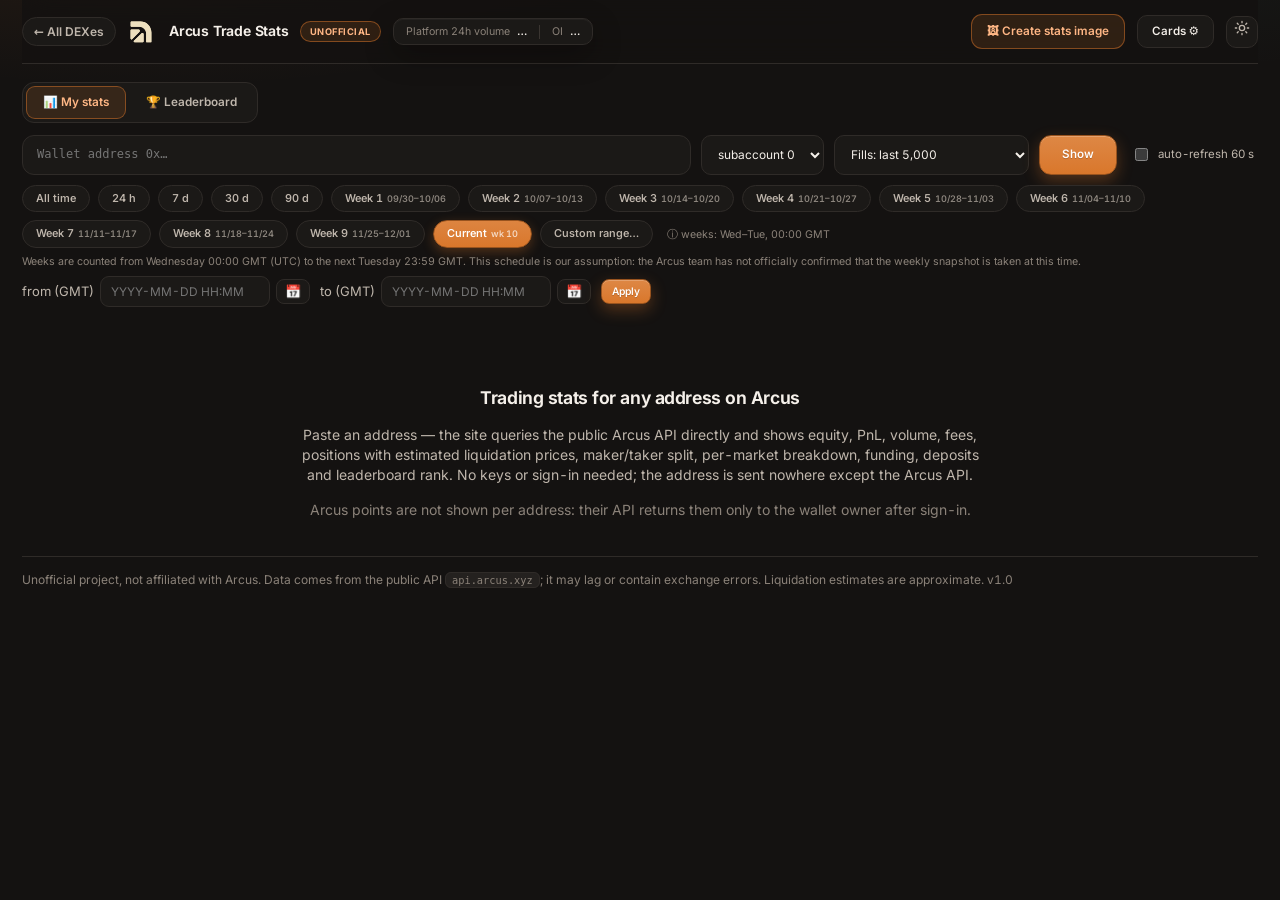
==== commit bead23a1: "Add 'All DEXes' back button to every DEX page; logo goes to the DEX start page Co-Authored-By: Claud" ====
--- a/arcus-stats/index.html
+++ b/arcus-stats/index.html
@@ -13,11 +13,16 @@
 <script src="theme.js"></script>
 <link rel="stylesheet" href="style.css?v=1793262522">
 <link rel="stylesheet" href="theme.css?v=1793263110">
+<style>
+.back{font-size:12px;font-weight:600;padding:5px 11px;border-radius:99px;border:1px solid var(--line);background:var(--surface);color:var(--ink-2,inherit);text-decoration:none;white-space:nowrap}
+.back:hover{border-color:var(--accent-line,var(--s1));color:var(--ink)}
+</style>
 </head>
 <body>
 <div class="wrap">
   <header class="top">
-    <a class="brand" href="../index.html" title="Back to the main page"><span class="logo"><img src="arcus-logo.svg" alt="" width="22" height="22"></span><h1>Arcus Trade Stats</h1><span class="badge">unofficial</span></a>
+    <a class="back" href="../index.html" title="All DEXes">← All DEXes</a>
+    <a class="brand" href="index.html" title="Start page"><span class="logo"><img src="arcus-logo.svg" alt="" width="22" height="22"></span><h1>Arcus Trade Stats</h1><span class="badge">unofficial</span></a>
     <div class="plat" id="plat" title="Loading platform stats…">Platform 24h volume <b class="num" id="platV">…</b><span class="platsep">·</span>OI <b class="num" id="platOI">…</b></div>
     <span class="sp"></span>
     <button id="btnShare" class="btn primary" title="Create a weekly stats image (PNG) to share, e.g. in Discord">🖼 Create stats image</button>
@@ -116,7 +121,6 @@
   </div>
 </div></dialog>
 <div id="cal" class="cal" hidden></div>
-<script>(function(){var h=location.hostname;if(h&&h!=="localhost"&&h!=="127.0.0.1"){var b=document.querySelector("a.brand");if(b){b.removeAttribute("href");b.style.cursor="default";}}})();</script>
 <script src="app.js?v=1793262522"></script>
 </body>
 </html>
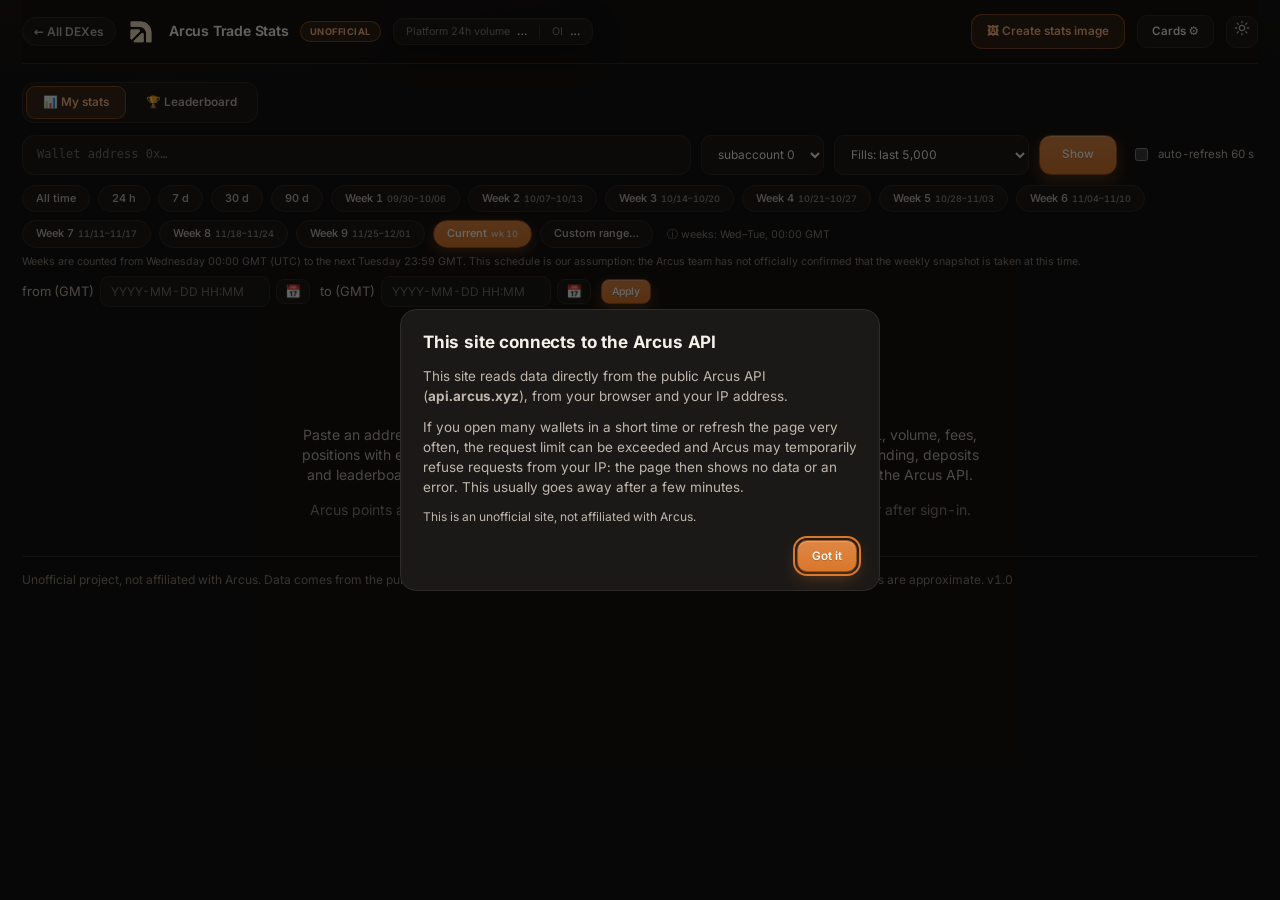
==== commit 16cd5803: "API notice on every page (shown once), Pacifica stop button, empty-wallet and incomplete-history not" ====
--- a/arcus-stats/index.html
+++ b/arcus-stats/index.html
@@ -16,6 +16,15 @@
 <style>
 .back{font-size:12px;font-weight:600;padding:5px 11px;border-radius:99px;border:1px solid var(--line);background:var(--surface);color:var(--ink-2,inherit);text-decoration:none;white-space:nowrap}
 .back:hover{border-color:var(--accent-line,var(--s1));color:var(--ink)}
+</style>
+<style>
+.noticedlg{border:1px solid var(--line);border-radius:16px;background:var(--surface);color:var(--ink);padding:0;width:min(480px,92vw)}
+.noticedlg::backdrop{background:rgba(0,0,0,.6)}
+.ndwrap{padding:20px 22px 18px}
+.ndwrap h2{margin:0 0 12px;font-size:17px;letter-spacing:-.01em}
+.ndwrap p{margin:0 0 10px;font-size:13.5px;line-height:1.5;color:var(--ink-2)}
+.ndwrap .muted{font-size:12px}
+.ndbtn{display:flex;justify-content:flex-end;margin-top:14px}
 </style>
 </head>
 <body>
@@ -122,5 +131,13 @@
 </div></dialog>
 <div id="cal" class="cal" hidden></div>
 <script src="app.js?v=1793262522"></script>
+<dialog id="noticeDlg" class="noticedlg" aria-labelledby="noticeTitle"><div class="ndwrap">
+  <h2 id="noticeTitle">This site connects to the Arcus API</h2>
+  <p>This site reads data directly from the public Arcus API (<b>api.arcus.xyz</b>), from your browser and your IP address.</p>
+  <p>If you open many wallets in a short time or refresh the page very often, the request limit can be exceeded and Arcus may temporarily refuse requests from your IP: the page then shows no data or an error. This usually goes away after a few minutes.</p>
+  <p class="muted">This is an unofficial site, not affiliated with Arcus.</p>
+  <div class="ndbtn"><button class="btn primary" id="noticeOk" type="button">Got it</button></div>
+</div></dialog>
+<script>(function(){var dlg=document.getElementById('noticeDlg'),k='perpdex_notice_seen',seen=false;try{seen=localStorage.getItem(k)==='1';}catch(e){}if(!dlg||seen)return;dlg.addEventListener('close',function(){try{localStorage.setItem(k,'1');}catch(e){}});document.getElementById('noticeOk').onclick=function(){try{localStorage.setItem(k,'1');}catch(e){}dlg.close();};try{dlg.showModal();}catch(e){dlg.setAttribute('open','');}})();</script>
 </body>
 </html>
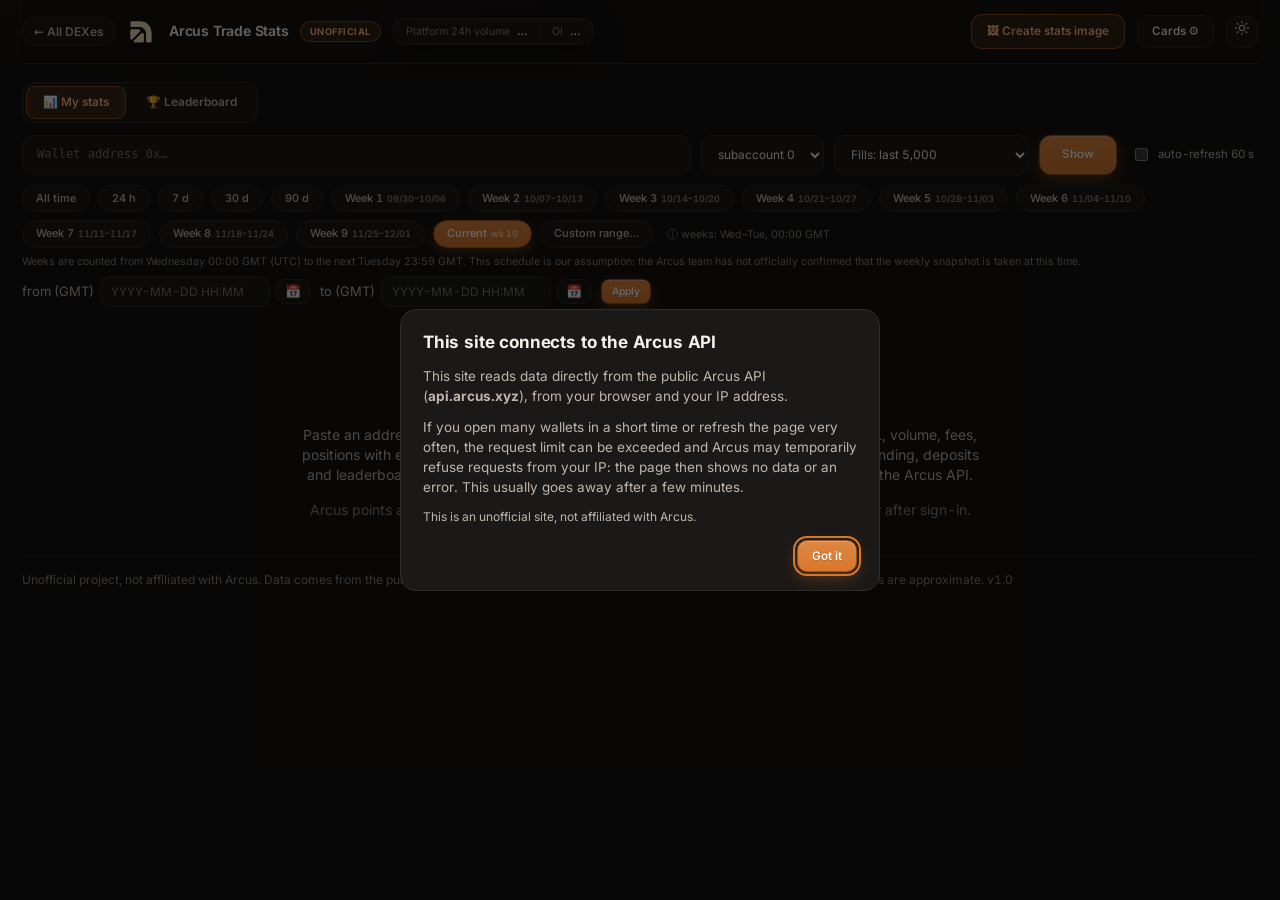
==== commit cf8e1c7c: "Arcus: read the weekly points snapshot from the arcus-trade-stats repository Co-Authored-By: Claude " ====
--- a/arcus-stats/index.html
+++ b/arcus-stats/index.html
@@ -130,7 +130,7 @@
   </div>
 </div></dialog>
 <div id="cal" class="cal" hidden></div>
-<script src="app.js?v=1793262522"></script>
+<script src="app.js?v=1793900001"></script>
 <dialog id="noticeDlg" class="noticedlg" aria-labelledby="noticeTitle"><div class="ndwrap">
   <h2 id="noticeTitle">This site connects to the Arcus API</h2>
   <p>This site reads data directly from the public Arcus API (<b>api.arcus.xyz</b>), from your browser and your IP address.</p>
